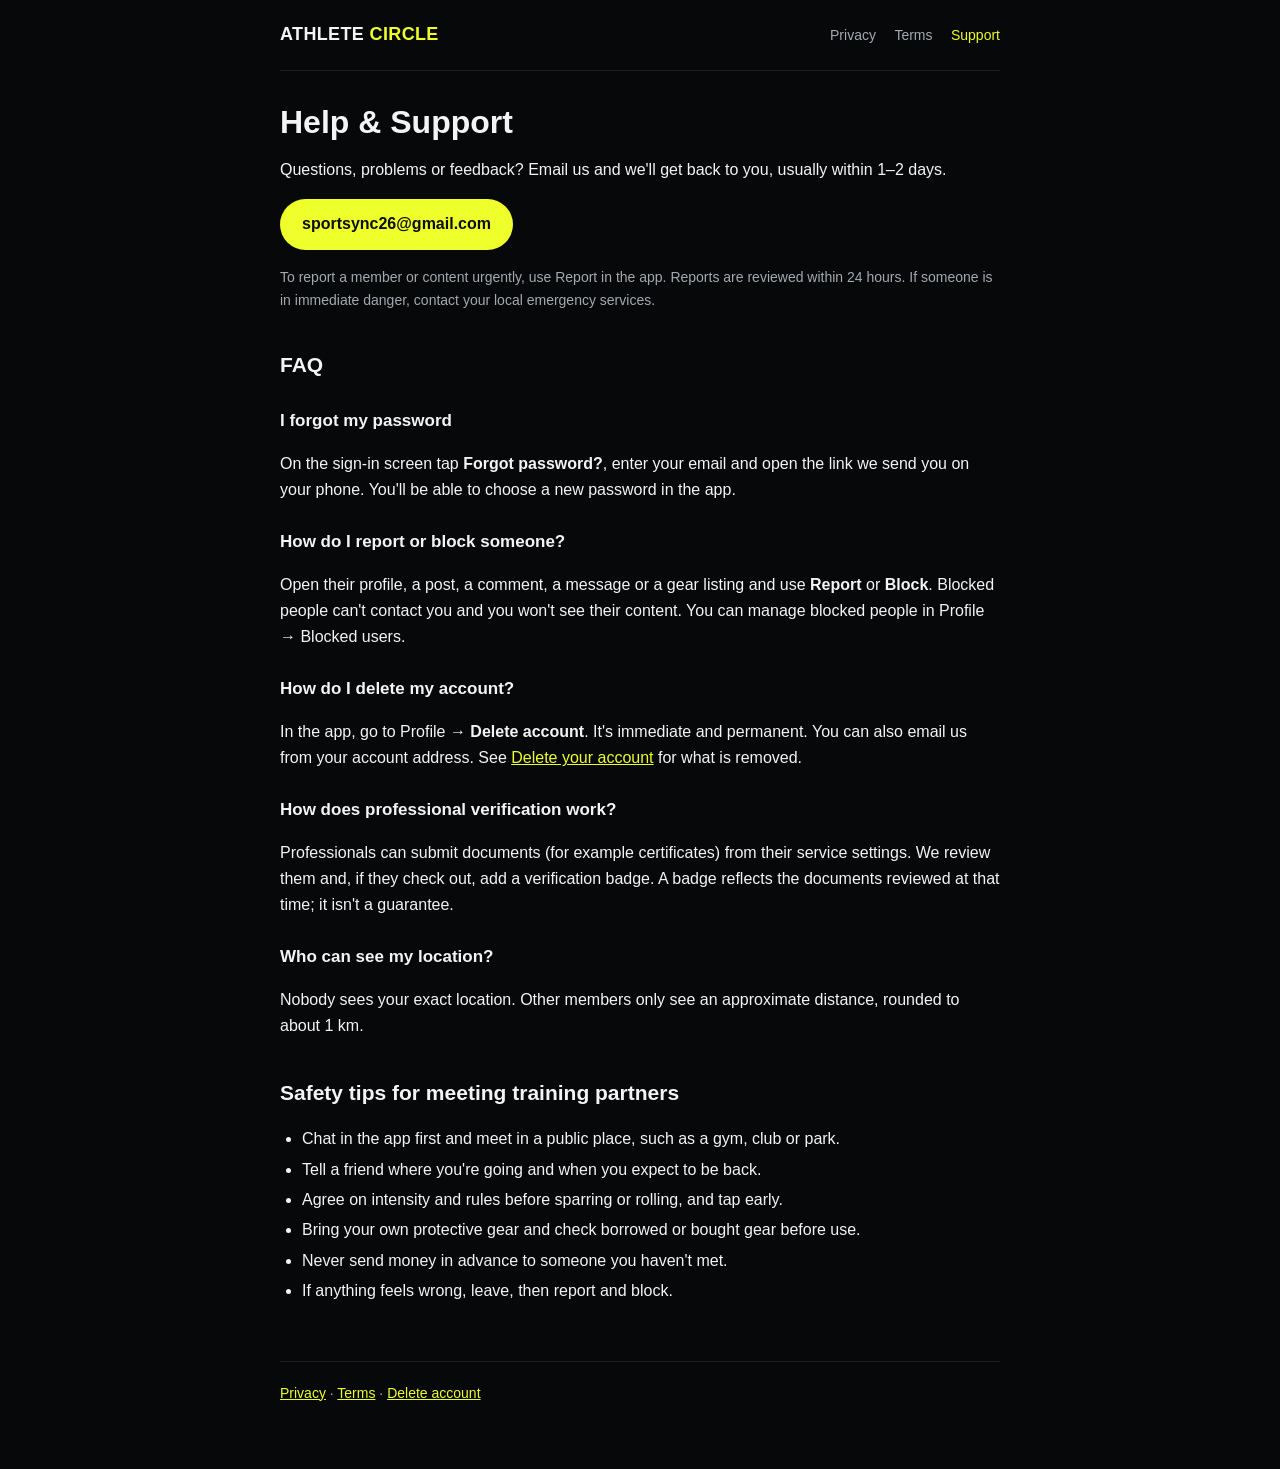
==== support.html @ dacc704e "Athlete Circle legal and support pages Co-Authored-By: Claude Opus 5.5 <noreply@anthropic.com>" ====
<!doctype html>
<html lang="en">
<head>
  <meta charset="utf-8">
  <meta name="viewport" content="width=device-width, initial-scale=1">
  <title>Support · Athlete Circle</title>
  <link rel="stylesheet" href="style.css">
</head>
<body>
  <div class="wrap">
    <header class="site">
      <a class="brand" href="index.html">ATHLETE <span>CIRCLE</span></a>
      <nav>
        <a href="privacy.html">Privacy</a>
        <a href="terms.html">Terms</a>
        <a href="support.html" aria-current="page">Support</a>
      </nav>
    </header>

    <h1>Help &amp; Support</h1>
    <p>Questions, problems or feedback? Email us and we'll get back to you, usually within 1–2 days.</p>
    <p><a class="button" href="mailto:sportsync26@gmail.com">sportsync26@gmail.com</a></p>
    <p class="muted">To report a member or content urgently, use Report in the app. Reports are reviewed within 24 hours. If someone is in immediate danger, contact your local emergency services.</p>

    <h2>FAQ</h2>

    <h3>I forgot my password</h3>
    <p>On the sign-in screen tap <strong>Forgot password?</strong>, enter your email and open the link we send you on your phone. You'll be able to choose a new password in the app.</p>

    <h3>How do I report or block someone?</h3>
    <p>Open their profile, a post, a comment, a message or a gear listing and use <strong>Report</strong> or <strong>Block</strong>. Blocked people can't contact you and you won't see their content. You can manage blocked people in Profile → Blocked users.</p>

    <h3>How do I delete my account?</h3>
    <p>In the app, go to Profile → <strong>Delete account</strong>. It's immediate and permanent. You can also email us from your account address. See <a href="delete-account.html">Delete your account</a> for what is removed.</p>

    <h3>How does professional verification work?</h3>
    <p>Professionals can submit documents (for example certificates) from their service settings. We review them and, if they check out, add a verification badge. A badge reflects the documents reviewed at that time; it isn't a guarantee.</p>

    <h3>Who can see my location?</h3>
    <p>Nobody sees your exact location. Other members only see an approximate distance, rounded to about 1&nbsp;km.</p>

    <h2>Safety tips for meeting training partners</h2>
    <ul>
      <li>Chat in the app first and meet in a public place, such as a gym, club or park.</li>
      <li>Tell a friend where you're going and when you expect to be back.</li>
      <li>Agree on intensity and rules before sparring or rolling, and tap early.</li>
      <li>Bring your own protective gear and check borrowed or bought gear before use.</li>
      <li>Never send money in advance to someone you haven't met.</li>
      <li>If anything feels wrong, leave, then report and block.</li>
    </ul>

    <footer class="site">
      <a href="privacy.html">Privacy</a> · <a href="terms.html">Terms</a> · <a href="delete-account.html">Delete account</a>
    </footer>
  </div>
</body>
</html>
---- style.css ----
:root {
  --bg: #07080a;
  --surface: #15181c;
  --line: rgba(255, 255, 255, 0.09);
  --text: #f2f4f5;
  --muted: #a3a9b0;
  --accent: #eeff2b;
  --accent-ink: #0b0d0f;
}

* { box-sizing: border-box; }

html { -webkit-text-size-adjust: 100%; }

body {
  margin: 0;
  background: var(--bg);
  color: var(--text);
  font-family: -apple-system, BlinkMacSystemFont, "Segoe UI", Roboto, Helvetica, Arial, sans-serif;
  font-size: 16px;
  line-height: 1.65;
}

.wrap { max-width: 760px; margin: 0 auto; padding: 0 20px 64px; }

header.site {
  display: flex;
  align-items: center;
  justify-content: space-between;
  gap: 12px;
  flex-wrap: wrap;
  padding: 20px 0;
  border-bottom: 1px solid var(--line);
  margin-bottom: 32px;
}

.brand {
  font-weight: 800;
  letter-spacing: 0.02em;
  color: var(--text);
  text-decoration: none;
  font-size: 18px;
}
.brand span { color: var(--accent); }

nav a {
  color: var(--muted);
  text-decoration: none;
  font-size: 14px;
  margin-left: 14px;
}
nav a:first-child { margin-left: 0; }
nav a:hover, nav a[aria-current="page"] { color: var(--accent); }

h1 { font-size: 32px; line-height: 1.2; margin: 0 0 8px; }
h2 { font-size: 21px; margin: 36px 0 8px; }
h3 { font-size: 17px; margin: 24px 0 6px; }
p, li { color: var(--text); }
.meta, .muted { color: var(--muted); font-size: 14px; }

a { color: var(--accent); }

ul, ol { padding-left: 22px; }
li { margin: 4px 0; }

.card {
  background: var(--surface);
  border: 1px solid var(--line);
  border-radius: 18px;
  padding: 18px 20px;
  margin: 20px 0;
}

.hero { padding: 40px 0 8px; }
.hero h1 { font-size: 40px; }
.hero p { font-size: 18px; color: var(--muted); max-width: 560px; }

.links { display: grid; gap: 12px; margin-top: 28px; }
.links a {
  display: block;
  background: var(--surface);
  border: 1px solid var(--line);
  border-radius: 999px;
  padding: 14px 20px;
  color: var(--text);
  text-decoration: none;
  font-weight: 600;
}
.links a:hover { border-color: var(--accent); }

.button {
  display: inline-block;
  background: var(--accent);
  color: var(--accent-ink);
  font-weight: 700;
  border-radius: 999px;
  padding: 12px 22px;
  text-decoration: none;
}

table { width: 100%; border-collapse: collapse; margin: 12px 0; font-size: 15px; }
th, td { text-align: left; vertical-align: top; padding: 10px 8px; border-bottom: 1px solid var(--line); }
th { color: var(--muted); font-weight: 600; }

footer.site {
  margin-top: 56px;
  padding-top: 20px;
  border-top: 1px solid var(--line);
  color: var(--muted);
  font-size: 14px;
}

@media (max-width: 520px) {
  h1 { font-size: 27px; }
  .hero h1 { font-size: 32px; }
  table, thead, tbody, tr, th, td { display: block; }
  thead { display: none; }
  td { border-bottom: none; padding: 4px 0; }
  tr { border-bottom: 1px solid var(--line); padding: 8px 0; }
}
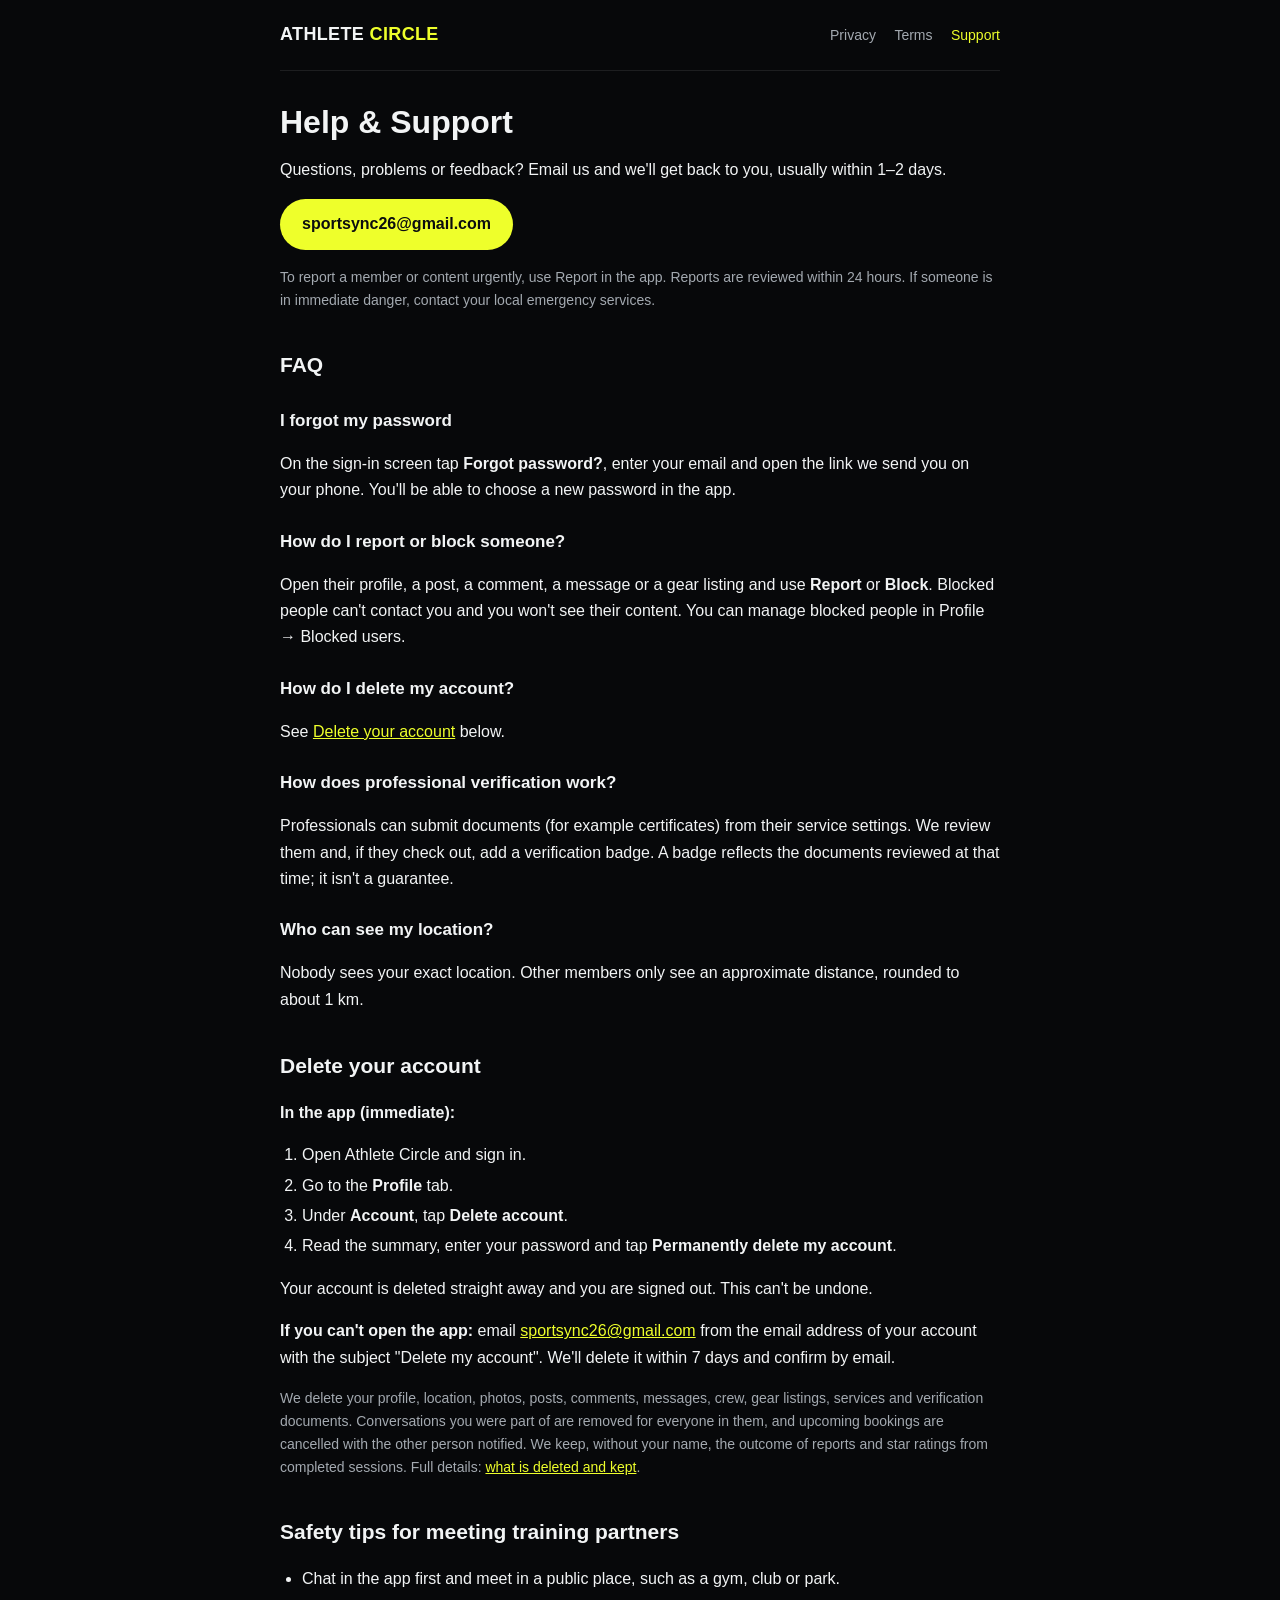
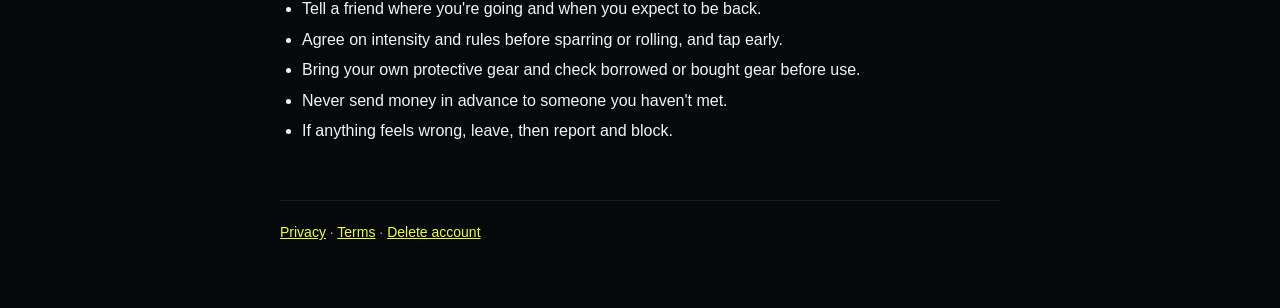
==== commit c3b5e3c7: "Add Delete your account section to support page Co-Authored-By: Claude Opus 5.5 <noreply@anthropic.c" ====
--- a/support.html
+++ b/support.html
@@ -31,13 +31,25 @@
     <p>Open their profile, a post, a comment, a message or a gear listing and use <strong>Report</strong> or <strong>Block</strong>. Blocked people can't contact you and you won't see their content. You can manage blocked people in Profile → Blocked users.</p>
 
     <h3>How do I delete my account?</h3>
-    <p>In the app, go to Profile → <strong>Delete account</strong>. It's immediate and permanent. You can also email us from your account address. See <a href="delete-account.html">Delete your account</a> for what is removed.</p>
+    <p>See <a href="#delete-account">Delete your account</a> below.</p>
 
     <h3>How does professional verification work?</h3>
     <p>Professionals can submit documents (for example certificates) from their service settings. We review them and, if they check out, add a verification badge. A badge reflects the documents reviewed at that time; it isn't a guarantee.</p>
 
     <h3>Who can see my location?</h3>
     <p>Nobody sees your exact location. Other members only see an approximate distance, rounded to about 1&nbsp;km.</p>
+
+    <h2 id="delete-account">Delete your account</h2>
+    <p><strong>In the app (immediate):</strong></p>
+    <ol>
+      <li>Open Athlete Circle and sign in.</li>
+      <li>Go to the <strong>Profile</strong> tab.</li>
+      <li>Under <strong>Account</strong>, tap <strong>Delete account</strong>.</li>
+      <li>Read the summary, enter your password and tap <strong>Permanently delete my account</strong>.</li>
+    </ol>
+    <p>Your account is deleted straight away and you are signed out. This can't be undone.</p>
+    <p><strong>If you can't open the app:</strong> email <a href="mailto:sportsync26@gmail.com?subject=Delete%20my%20account">sportsync26@gmail.com</a> from the email address of your account with the subject "Delete my account". We'll delete it within 7 days and confirm by email.</p>
+    <p class="muted">We delete your profile, location, photos, posts, comments, messages, crew, gear listings, services and verification documents. Conversations you were part of are removed for everyone in them, and upcoming bookings are cancelled with the other person notified. We keep, without your name, the outcome of reports and star ratings from completed sessions. Full details: <a href="delete-account.html">what is deleted and kept</a>.</p>
 
     <h2>Safety tips for meeting training partners</h2>
     <ul>
